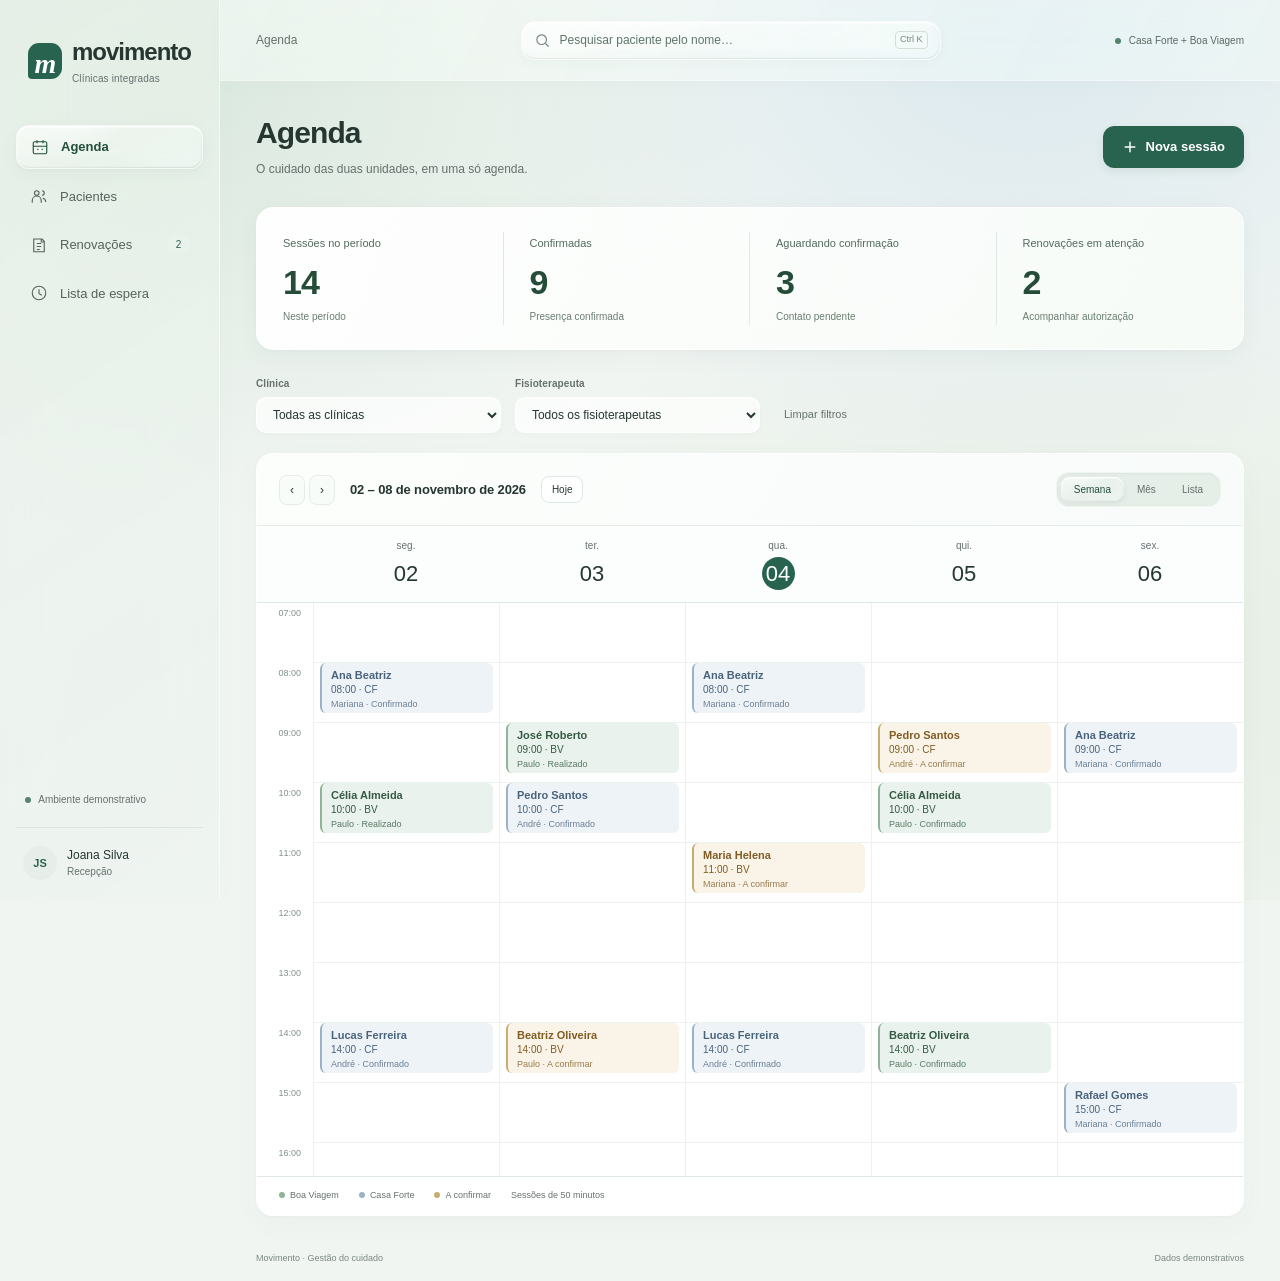
==== index.html @ b45c20ca "Add files via upload" ====
<!doctype html>
<html lang="pt-BR">
<head><meta charset="UTF-8"><meta name="viewport" content="width=device-width, initial-scale=1"><meta name="theme-color" content="#f5f6f8"><meta name="description" content="Movimento: agenda integrada e gestão do cuidado para Casa Forte e Boa Viagem."><title>Movimento | Gestão do cuidado</title><link rel="stylesheet" href="style.css"><link rel="stylesheet" href="liquid-glass.css"></head>
<body>
<a class="skip" href="#main">Ir para o conteúdo</a>
<aside class="sidebar">
 <a class="brand" href="#agenda"><span class="brandmark">m</span><span>movimento<small>Clínicas integradas</small></span></a>
 <nav aria-label="Navegação principal" id="nav"></nav>
 <div class="side-bottom"><div class="prototype-note"><span class="dot"></span> Ambiente demonstrativo</div><button class="profile" id="about-user"><span class="avatar">JS</span><span>Joana Silva<small>Recepção</small></span></button></div>
</aside>
<div class="shell">
 <header class="topbar"><div class="crumb"><b id="breadcrumb">Agenda</b></div><div class="global-search" role="search"><div class="search-input-wrap"><svg viewBox="0 0 24 24" fill="none" stroke="currentColor" stroke-width="1.6" aria-hidden="true"><circle cx="10.8" cy="10.8" r="6.8"/><path d="m16 16 4.5 4.5"/></svg><label class="sr-only" for="patient-search">Pesquisar paciente pelo nome</label><input type="search" id="patient-search" name="q" placeholder="Pesquisar paciente pelo nome…" autocomplete="off" aria-controls="search-results"><button id="search-clear" aria-label="Limpar pesquisa de paciente" hidden>×</button><kbd>Ctrl K</kbd></div><div id="search-results" class="search-results" hidden></div></div><span class="top-units"><span class="dot"></span> Casa Forte + Boa Viagem</span></header>
 <main id="main" tabindex="-1"></main>
 <footer><span>Movimento · Gestão do cuidado</span><span>Dados demonstrativos</span></footer>
</div>
<dialog id="modal"><div id="modal-body"></div></dialog><div id="toast" role="status" aria-live="polite"></div>
<script src="app.js"></script><script src="liquid-glass.js"></script></body></html>
---- style.css ----
:root{--bg:#f5f6f8;--white:#fff;--ink:#263631;--muted:#66716e;--line:#e8ecea;--green:#28634f;--soft:#eaf2ed;--amber:#805c24;--amber-bg:#faf4e8;--blue:#49637b;--blue-bg:#eef3f8;--red:#984d4b;--red-bg:#fbefee;font:14px/1.5 -apple-system,BlinkMacSystemFont,'Segoe UI',sans-serif;font-optical-sizing:auto;color:var(--ink);background:var(--bg);font-synthesis:none}
*{box-sizing:border-box}body{margin:0}button,input,select,textarea{font:inherit}button,a,input,select,textarea{-webkit-tap-highlight-color:transparent}button{cursor:pointer;touch-action:manipulation;border:1px solid var(--line);background:white;color:var(--ink);border-radius:9px;padding:.65rem 1rem;transition:background .14s,transform .1s,box-shadow .14s}button:hover{background:#eef2ef}button:active{transform:scale(.97);background:#e6ece8}button:disabled{cursor:not-allowed;opacity:.45}button:disabled:active{transform:none}a{color:var(--green)}:focus-visible{outline:3px solid #5c9780;outline-offset:3px}[hidden]{display:none!important}svg{display:block}small{display:block;color:var(--muted);font-size:.8rem;line-height:1.6}.sr-only{position:absolute;width:1px;height:1px;padding:0;overflow:hidden;clip:rect(0,0,0,0);white-space:nowrap;border:0}.skip{position:fixed;top:-80px;left:20px;z-index:50;background:white;padding:16px}.skip:focus{top:12px}
.sidebar{position:fixed;inset:0 auto 0 0;width:220px;background:#edf0ee;border-right:1px solid #e3e8e5;padding:34px 16px 20px;display:flex;flex-direction:column}.brand{display:flex;gap:10px;align-items:center;text-decoration:none;color:var(--ink);font-weight:650;font-size:24px;letter-spacing:-1px;padding:0 12px}.brand small{font-size:10px;font-weight:450;letter-spacing:.15px;margin-top:1px}.brandmark{background:var(--green);color:white;width:34px;height:36px;border-radius:11px 11px 11px 4px;display:grid;place-items:center;font-size:28px;font-family:Georgia,serif;font-style:italic}.workspace{display:flex;gap:10px;align-items:center;margin:36px 10px 27px;font-size:11px;color:#4d6258;font-weight:600}.workspace small{font-size:10px;font-weight:400}.unit-icon{background:#e1e8e3;border-radius:9px;width:31px;height:32px;display:grid;place-items:center;color:var(--green);font-size:17px}nav{display:flex;flex-direction:column;gap:7px}nav a{text-decoration:none;color:#56635d;padding:11px 14px;display:flex;align-items:center;gap:12px;border-radius:9px;font-weight:500;font-size:13px;transition:background .14s}nav a:hover{background:#e2e8e3}nav a.active{background:#fff;color:var(--green);font-weight:600;box-shadow:0 2px 7px #1d392307}nav svg{width:18px;height:18px;flex-shrink:0}.nav-badge{margin-left:auto;background:var(--soft);color:var(--green);font-size:10px;min-width:21px;text-align:center;padding:1px 6px;border-radius:6px}.side-bottom{margin-top:auto}.prototype-note{padding:20px 9px;font-size:10px;color:var(--muted)}.dot{width:6px;height:6px;background:#53836b;display:inline-block;border-radius:50%;margin-right:5px}.profile{border:0;border-top:1px solid #dde5df;border-radius:0;display:flex;text-align:left;align-items:center;gap:10px;width:100%;padding:18px 7px 0;background:none;font-size:12px}.profile small{font-size:10px}.avatar{display:inline-grid;place-items:center;background:#e7ede9;color:var(--green);border-radius:50%;width:34px;height:34px;flex-shrink:0;font-size:11px;font-weight:600}.shell{margin-left:220px}
.topbar{position:sticky;top:0;z-index:10;height:80px;display:flex;align-items:center;justify-content:space-between;padding:0 36px;gap:22px;background:#f9fafbcc;backdrop-filter:blur(22px) saturate(130%);box-shadow:0 1px 0 #e4e9e670}.crumb{min-width:90px;font-size:12px;color:var(--muted)}.crumb b{font-weight:500}.top-units{font-size:10px;color:#586961;white-space:nowrap}.global-search{position:relative;flex:1;max-width:420px}.search-input-wrap{display:flex;align-items:center;gap:9px;padding:0 12px;background:#e9edebcc;border:1px solid transparent;border-radius:10px;min-height:39px}.search-input-wrap:focus-within{background:white;border-color:#8aaa9c;box-shadow:0 0 0 3px #357b5810}.search-input-wrap>svg{width:17px;height:17px;flex-shrink:0;color:#718279}.search-input-wrap input{border:0;background:none;padding:9px 0;border-radius:0;font-size:12px;box-shadow:none}.search-input-wrap input:focus{outline:0}.search-input-wrap:has(input:focus-visible){outline:2px solid #77a58e;outline-offset:2px}.search-input-wrap input::-webkit-search-cancel-button{display:none}.search-input-wrap button{padding:0 6px;border:0;background:transparent;font-size:19px;line-height:1}.search-input-wrap kbd{font-family:inherit;font-size:9px;border:1px solid #d4ded7;border-radius:4px;white-space:nowrap;padding:1px 4px;color:#76867c}.search-results{position:absolute;top:calc(100% + 10px);left:0;right:0;background:#fff;border:1px solid #e0e6e2;border-radius:14px;box-shadow:0 10px 35px #263f331a;padding:7px;max-height:360px;overflow:auto}.search-result-heading{font-size:10px;color:var(--muted);padding:7px 9px}.search-results>button{display:flex;align-items:center;gap:10px;border:0;width:100%;padding:10px;text-align:left}.search-results strong{display:block;font-size:12px;font-weight:550}.search-results small{font-size:10px}.search-results .avatar{height:30px;width:30px;font-size:10px}.search-result-action{margin-left:auto;font-size:9px;color:var(--muted)}.search-results p{font-size:12px;padding:5px 10px}.search-context{display:flex;align-items:center;gap:6px;font-size:11px;color:var(--muted);margin-left:auto;align-self:center}.search-context strong{font-weight:550;color:var(--green)}.search-context button{border:0;padding:0 5px;background:none;font-size:18px}
main{padding:35px 36px 20px;min-height:calc(100vh - 128px);max-width:1680px;margin:0 auto}.page-head{display:flex;align-items:center;justify-content:space-between;gap:16px;margin-bottom:28px}h1{font-size:30px;line-height:1.2;font-weight:600;letter-spacing:-.9px;margin:0 0 8px;text-wrap:balance}h2{font-size:15px;font-weight:600;letter-spacing:-.15px;margin:0}h3{font-size:13px;font-weight:600;margin:0}p{line-height:1.7;margin:8px 0;color:var(--muted)}.page-head p{margin:0;font-size:12px}.primary{background:var(--green);color:white;border-color:transparent;box-shadow:0 2px 4px #26412f0d;font-size:12px;font-weight:500}.primary:hover{background:#21533f;color:white}.secondary{background:var(--soft);color:var(--green)}.text-button{padding:4px;border:none;background:none;color:var(--green);font-size:12px}.stats{display:grid;grid-template-columns:repeat(4,1fr);margin:0 0 28px;padding:2px 0 5px}.stat{padding:0 26px;border-right:1px solid #dfe6e1}.stat:first-child{padding-left:0}.stat:last-child{border:0}.stat label{color:var(--muted);font-size:11px}.stat strong{display:block;font-size:30px;line-height:1.3;font-weight:550;letter-spacing:-1px;margin:6px 0 4px;font-variant-numeric:tabular-nums}.stat small{font-size:10px;color:#7a8780}.filterbar{display:flex;gap:14px;align-items:end;margin:0 0 20px;flex-wrap:wrap}.field{display:flex;flex-direction:column;gap:6px;min-width:140px;flex:1}.field label{font-size:10px;font-weight:550;color:var(--muted);letter-spacing:.1px}input,select,textarea{border:1px solid #dfe6e1;border-radius:8px;padding:.65rem .85rem;background:white;color:var(--ink);min-width:0;width:100%;font-size:12px}input::placeholder,textarea::placeholder{color:#75847b}textarea{min-height:90px;resize:vertical}.filterbar>.field{max-width:245px}.filter-clear{font-size:11px;background:none;border-color:transparent;color:var(--muted);padding:10px 9px}.agenda-layout{display:block}.calendar{background:white;border:1px solid #e2e8e4;border-radius:14px;overflow:hidden;box-shadow:0 4px 16px #293e3103;min-width:0}.cal-toolbar{padding:18px 22px;display:flex;justify-content:space-between;align-items:center;gap:10px;flex-wrap:wrap;border-bottom:1px solid var(--line)}.cal-title{display:flex;align-items:center;gap:15px}.cal-title h2{font-size:13px;font-weight:550}.controls{display:flex;align-items:center;gap:4px}.controls button{padding:5px 10px;font-size:12px;border-color:transparent;background:#f5f7f5}.controls #today{background:white;border-color:var(--line);font-size:10px}.segments{display:flex;background:#f0f3f1;padding:3px;border-radius:8px}.segments button{font-size:10px;border:0;background:none;padding:5px 13px;border-radius:6px;color:var(--muted)}.segments button.selected{background:white;color:var(--ink);box-shadow:0 1px 4px #0000000d}.calendar-scroll{overflow:auto;max-height:650px}.week{min-width:650px}.week-header{display:grid;grid-template-columns:56px repeat(5,minmax(0,1fr));position:sticky;top:0;background:white;z-index:2;border-bottom:1px solid var(--line)}.day-label{text-align:center;padding:12px 2px;font-size:10px;color:var(--muted)}.day-label strong{display:block;font-size:22px;font-weight:450;color:var(--ink);margin:4px auto 0;height:33px;width:33px;display:grid;place-items:center;font-variant-numeric:tabular-nums}.day-label.today strong{background:var(--green);color:white;border-radius:50%;font-weight:500}.week-body{display:grid;grid-template-columns:56px repeat(5,minmax(0,1fr));height:780px}.time-column{position:relative;font-size:9px;color:#829087}.time-column span{position:absolute;right:12px;transform:translateY(4px)}.day-column{position:relative;border-left:1px solid #eef1ee;background:repeating-linear-gradient(to bottom,transparent 0,transparent 59px,#eef2ef 59px,#eef2ef 60px)}.event{position:absolute;left:6px;right:6px;text-align:left;border-radius:6px;border:0;border-left:2px solid #8fb49a;background:var(--soft);color:#355a44;padding:5px 9px;overflow:hidden;line-height:1.35;font-size:10px;min-height:48px;box-shadow:none}.event strong{display:block;font-size:11px;font-weight:600;white-space:nowrap;overflow:hidden;text-overflow:ellipsis}.event small{font-size:9px;white-space:nowrap;color:inherit;opacity:.8}.event:hover{background:#dcebdd}.event.pending{background:var(--amber-bg);border-left-color:#c8ad72;color:var(--amber)}.event.pending:hover{background:#f4ead4}.event.cf{background:var(--blue-bg);border-left-color:#9bb1c8;color:var(--blue)}.event.cf:hover{background:#e0ebf3}.event.cancel{background:var(--red-bg);border-left-color:#cfa29d;color:var(--red)}.legend{display:flex;gap:20px;padding:12px 22px;border-top:1px solid var(--line);font-size:9px;color:var(--muted);flex-wrap:wrap}.legend i{display:inline-block;width:6px;height:6px;border-radius:50%;background:#8fb49a;margin-right:5px}.legend .blue{background:#9bb1c8}.legend .yellow{background:#c8ad72}
.notice{display:flex;gap:12px;align-items:start;background:#edf2ef;border-radius:10px;padding:13px 17px;margin-bottom:22px}.notice p{font-size:11px;line-height:1.7;margin:0}.notice strong{color:var(--green);font-weight:600}.panel{background:white;border:1px solid var(--line);border-radius:14px;overflow:hidden}.panel-head{padding:20px 22px;border-bottom:1px solid var(--line);display:flex;justify-content:space-between;align-items:center;gap:12px}.panel-head small{font-size:10px}.table-wrap{overflow:auto}table{border-collapse:collapse;width:100%;text-align:left;font-size:12px}th{font-size:10px;color:var(--muted);font-weight:500;padding:13px 22px;background:#fafcfb;white-space:nowrap}td{padding:18px 22px;border-top:1px solid #edf1ee}tbody tr:hover{background:#fbfcfb}td strong{font-weight:550}td small{font-size:10px}td button{font-size:10px;padding:7px 10px;background:#f7f9f7;border-color:transparent}.badge{display:inline-block;font-size:10px;padding:4px 8px;border-radius:5px;background:var(--soft);color:var(--green);white-space:nowrap}.badge.amber{background:var(--amber-bg);color:var(--amber)}.badge.blue{background:var(--blue-bg);color:var(--blue)}.badge.red{background:var(--red-bg);color:var(--red)}.empty{padding:42px 20px;text-align:center;color:var(--muted);font-size:12px;line-height:1.8}.empty strong{display:block;color:var(--ink);font-weight:550}.list-event{display:flex;gap:15px;width:100%;border:0;border-bottom:1px solid var(--line);border-radius:0;text-align:left;align-items:center;padding:17px 22px}.list-event .date{width:95px;font-size:11px;color:var(--muted)}.list-event .event-info{flex:1}.month-grid{display:grid;grid-template-columns:repeat(7,minmax(0,1fr));min-width:700px}.month-day{border-right:1px solid var(--line);border-bottom:1px solid var(--line);min-height:110px;padding:9px;font-size:12px}.month-day.out{background:#fafcfb;color:#8b968f}.month-day button{display:block;text-align:left;font-size:9px;padding:4px;background:var(--soft);border:0;width:100%;margin-top:4px;white-space:nowrap;overflow:hidden;text-overflow:ellipsis}.month-day header{margin-bottom:8px}.board{display:grid;grid-template-columns:repeat(3,minmax(0,1fr));gap:22px}.board-column{border-radius:10px;padding:0}.board-column>h2{font-size:13px}.board-column>small{font-size:10px;margin:5px 0 18px}.task-card{background:white;border:1px solid var(--line);padding:21px;margin-bottom:14px;border-radius:12px}.task-card p{font-size:11px;line-height:1.9;margin:16px 0}.task-card small{font-size:10px;margin-top:4px}.task-card button{width:100%;font-size:11px;margin-top:18px;background:#f5f8f5;border-color:transparent}.board-column .empty{border:1px dashed #d8e2da;border-radius:12px;background:#f8faf8}
dialog{border:1px solid #e2e8e4;border-radius:18px;padding:28px;max-width:520px;width:calc(100% - 32px);color:var(--ink);background:#fdfefd;box-shadow:0 24px 100px #20382d26;overscroll-behavior:contain}dialog::backdrop{background:#20382e45;backdrop-filter:blur(3px)}dialog h2{font-size:21px;letter-spacing:-.5px;margin-bottom:10px}dialog .field{margin:16px 0}dialog .form-grid{display:grid;grid-template-columns:1fr 1fr;gap:0 15px}.modal-actions{display:flex;justify-content:end;gap:8px;margin-top:25px;flex-wrap:wrap}.modal-actions button{font-size:12px}.detail{padding:14px 0;border-bottom:1px solid var(--line);display:flex;justify-content:space-between;gap:20px;font-size:12px}.detail span{color:var(--muted)}.detail b{font-weight:550}.error{font-size:12px;color:var(--red);margin:10px 0}.success{font-size:12px;color:var(--green)}#toast{position:fixed;bottom:24px;left:calc(50% + 110px);transform:translateX(-50%);padding:12px 20px;border:1px solid #d6e2d9;border-radius:11px;background:#fafffcf2;color:var(--ink);z-index:30;box-shadow:0 8px 30px #2841311a;backdrop-filter:blur(20px);max-width:80vw;font-size:12px;display:none}footer{padding:16px 36px;font-size:9px;color:#7a8780;display:flex;justify-content:space-between;gap:15px}
.assistant-page{background:#f1f5f2}.assistant-topbar{display:flex;justify-content:space-between;align-items:center;gap:20px;max-width:1200px;margin:auto;padding:30px 36px}.assistant-topbar .brand{padding:0}.back-link{color:#51665a;font-size:11px;text-decoration:none;padding:9px 13px;border:1px solid #dbe4dd;border-radius:9px}.back-link:hover{background:white}.assistant-page main{display:grid;grid-template-columns:minmax(0,1fr) 390px;align-items:center;gap:80px;max-width:1100px;padding:30px 36px 55px;min-height:calc(100vh - 160px)}.assistant-heading{padding-bottom:30px}.eyebrow{display:block;font-size:12px;font-weight:550;color:var(--green);margin-bottom:25px}.assistant-heading h1{font-size:clamp(34px,4.4vw,52px);line-height:1.1;letter-spacing:-1.8px;font-weight:600;margin-bottom:24px}.assistant-heading>p{font-size:14px;max-width:310px;line-height:1.9}.assistant-controls{margin-top:38px;max-width:310px}.assistant-controls .field{max-width:none}.assistant-controls select{background:#ffffffa6;font-size:12px}.assistant-caption{font-size:10px;color:var(--muted);margin-top:22px}.assistant-caption small{font-size:10px;padding-left:14px;margin-top:3px}.phone{border:1px solid #d6e1d8;border-radius:25px;background:#eaf0e9;overflow:hidden;box-shadow:0 18px 60px #284b3510}.phone-top{background:#ffffffed;padding:19px 18px;display:flex;align-items:center;gap:10px;border-bottom:1px solid #dfe7df}.phone-top strong{font-size:12px;font-weight:600}.phone-top small{font-size:10px}.phone-top .avatar{background:#e3ece5}.chat-body{padding:20px 18px;min-height:315px;max-height:390px;overflow:auto;display:flex;flex-direction:column;gap:13px}.bubble{font-size:12px;line-height:1.8;background:#fff;border-radius:3px 12px 12px 12px;padding:12px 14px;max-width:92%;white-space:pre-line;box-shadow:0 1px 2px #29402b08}.bubble.out{margin-left:auto;background:#d5e8d9;border-radius:12px 3px 12px 12px}.chat-options{display:grid;gap:5px;padding:0 18px 18px}.chat-options button{font-size:11px;font-weight:500;color:var(--green);padding:11px;border-color:#dce6db;background:#fafffa}.chat-compose{display:flex;padding:13px;background:#ffffffed;border-top:1px solid #e0e7df;gap:8px}.chat-compose button{padding:9px 13px;border-radius:50%;font-size:16px}.chat-compose input{font-size:12px;border-radius:18px;border-color:transparent;background:#f1f5f0}.assistant-page footer{max-width:1200px;margin:auto}.assistant-page #toast{left:50%}
@media(min-width:1600px){main{padding-top:42px}.calendar-scroll{max-height:740px}}
@media(max-width:1100px){.topbar{padding:0 28px;gap:16px}.top-units{display:none}main{padding:30px 28px 20px}.assistant-page main{gap:40px;grid-template-columns:minmax(0,1fr) 360px}.stat{padding:0 20px}}
@media(max-width:850px){.sidebar{position:static;width:100%;padding:18px 20px 12px;display:block;border-bottom:1px solid #e1e7e2}.sidebar .workspace,.side-bottom{display:none}.sidebar .brand{font-size:22px;padding:0}.sidebar .brand small{display:none}.brandmark{width:30px;height:31px;font-size:24px}.sidebar nav{flex-direction:row;overflow:auto;margin-top:19px;gap:6px}.sidebar nav a{padding:9px 12px;white-space:nowrap;font-size:12px;gap:8px}.sidebar nav svg{width:16px;height:16px}.shell{margin-left:0}.topbar{height:67px;padding:0 20px;gap:15px}.crumb{min-width:80px}.global-search{max-width:460px}.page-head h1{font-size:28px}.stats{gap:22px 0}.stat{padding:0 18px}.stat strong{font-size:28px}main{padding:28px 20px 20px}.page-head{align-items:start}.board{grid-template-columns:1fr}.board-column>small{margin-bottom:12px}.board-column{margin-bottom:12px}.board-column .task-card{margin-bottom:10px}.task-card button{width:auto}.filterbar>.field{max-width:none}.search-context{width:100%;margin:0}footer{padding:18px 20px}#toast{left:50%}.assistant-page main{grid-template-columns:1fr;max-width:520px;gap:30px;padding:20px 24px 40px}.assistant-heading{padding:0;text-align:center}.assistant-heading h1{font-size:38px;letter-spacing:-1.3px}.assistant-heading h1 br{display:none}.assistant-heading>p{max-width:350px;margin:12px auto;font-size:13px}.assistant-heading .eyebrow{margin-bottom:12px}.assistant-controls{max-width:none;margin-top:20px;text-align:left}.assistant-caption{margin-top:10px}.assistant-topbar{padding:24px}.assistant-topbar .brand small{display:none}.assistant-page footer{justify-content:center}.phone{width:100%;max-width:400px;margin:auto}.assistant-page footer span:last-child{display:none}}
@media(max-width:550px){.sidebar{padding:16px 14px 12px}.sidebar nav a{padding:9px;font-size:11px;gap:6px}.nav-badge{display:none}.topbar{height:auto;min-height:71px;padding:12px 16px;flex-wrap:wrap;gap:6px}.crumb{display:none}.global-search{max-width:none;width:100%;flex-basis:100%}.search-input-wrap kbd{display:none}.search-result-action{display:none}.search-results{max-height:300px}.page-head{gap:12px;align-items:center;margin-bottom:25px}.page-head h1{font-size:27px}.page-head p{font-size:11px;max-width:220px}.primary{padding:10px 12px;font-size:11px;white-space:nowrap}main{padding:25px 16px 20px}.stats{grid-template-columns:repeat(2,1fr);gap:19px 0;margin-bottom:25px}.stat:nth-child(2){border:0}.stat:nth-child(3){padding-left:0}.stat label{font-size:10px}.stat small{font-size:9px}.filterbar{gap:10px}.filterbar .field{min-width:calc(50% - 5px)}.filterbar select{padding:10px 8px;font-size:11px}.filter-clear{padding:0;font-size:10px}.search-context{width:auto;margin-left:auto;font-size:10px}.cal-toolbar{padding:14px;gap:12px}.cal-title{gap:9px;width:100%;justify-content:space-between}.cal-title h2{font-size:11px}.segments{width:100%}.segments button{flex:1;padding:6px}.calendar{border-radius:12px}.legend{padding:12px 14px;gap:12px;font-size:8px}.panel-head{padding:17px}.panel-head h2{font-size:13px}.panel-head small{font-size:9px}.form-grid{grid-template-columns:1fr!important}.assistant-topbar{padding:20px 18px}.assistant-topbar .brand{font-size:21px}.back-link{font-size:9px;padding:7px 9px}.assistant-heading h1{font-size:33px}.assistant-page main{padding:12px 18px 35px}.phone{border-radius:19px}.chat-body{min-height:270px}.chat-options button{min-height:42px}}
@media(prefers-reduced-motion:reduce){*{transition:none!important;scroll-behavior:auto!important}button:active{transform:none}}
@media(prefers-reduced-transparency:reduce){.topbar{background:#f9fafb;backdrop-filter:none}dialog::backdrop{backdrop-filter:none}#toast{background:#fafffc;backdrop-filter:none}}
@media(prefers-contrast:more){:root{--muted:#45564c;--line:#a9b9af}.topbar{background:#fff;border-bottom:1px solid #a9b9af;backdrop-filter:none}.calendar,.panel,.task-card{border-color:#a9b9af}.sidebar{border-color:#a9b9af}.search-input-wrap{border-color:#738d7c}}

@media(max-width:550px){.sidebar nav{display:grid;grid-template-columns:repeat(4,minmax(0,1fr));overflow:visible;gap:5px}.sidebar nav a{flex-direction:column;gap:5px;padding:8px 3px;font-size:10px;text-align:center}.sidebar nav a>span{white-space:normal}}
---- liquid-glass.css ----
/* Optical edge treatment adapted from Liquid Glass Studio. See notices. */
:root{--bg:#edf3f0;--line:#dfe8e2;--glass-border:rgba(255,255,255,.8);--glass-shadow:0 5px 18px #2748380c,0 1px 3px #2445320a}
body{background:radial-gradient(ellipse at 14% 10%,#dbe9df 0,transparent 38%),radial-gradient(ellipse at 80% 2%,#dce9ef 0,transparent 38%),radial-gradient(ellipse at 85% 75%,#e5eee3 0,transparent 45%),#f1f5f2;background-attachment:fixed}
.glass-filter-definitions{position:fixed;left:0;top:0;width:0;height:0;pointer-events:none;overflow:hidden}
.sidebar{background:linear-gradient(145deg,#e8f0e8b3,#edf3f0ad);backdrop-filter:blur(30px) saturate(135%);-webkit-backdrop-filter:blur(30px) saturate(135%);border-right:1px solid #ffffffa6;box-shadow:7px 0 25px #345b3d03}
.topbar{background:linear-gradient(120deg,#ffffff70,#f4faf57a);backdrop-filter:blur(22px) saturate(140%);-webkit-backdrop-filter:blur(22px) saturate(140%);box-shadow:0 1px 0 #ffffffa6,0 7px 22px #385d4304}
.liquid-surface{position:relative;isolation:isolate;--glare-x:28%;--glare-y:0%;border:1px solid #ffffffa1;box-shadow:var(--glass-shadow);background:transparent}
.liquid-surface::before{content:"";position:absolute;inset:0;z-index:-1;pointer-events:none;border-radius:inherit;background:linear-gradient(145deg,#ffffff8f 0%,#ffffff2b 46%,#faffff61 100%);backdrop-filter:blur(12px) saturate(145%);-webkit-backdrop-filter:blur(12px) saturate(145%);box-shadow:inset 0 1.5px 1px #ffffffed,inset 1px 0 1px #ffffffad,inset 0 -1px 1.5px #476d551c,inset -1px 0 2px #5e78880d}
html[data-glass-renderer=svg-refraction] .liquid-surface::before{backdrop-filter:var(--liquid-filter) saturate(135%)}
.liquid-surface::after{content:"";position:absolute;inset:0;pointer-events:none;z-index:-1;border-radius:inherit;background:radial-gradient(ellipse at var(--glare-x) var(--glare-y),#ffffffa6 0%,#ffffff24 32%,transparent 65%);opacity:.6;border:1px solid transparent;border-top-color:#fff9;border-bottom-color:#325e4712}
.liquid-surface:hover{box-shadow:0 6px 18px #2c523f14,0 1px 3px #2043300c}
.liquid-surface:active{box-shadow:0 1px 4px #2c523f12}
nav a.active.liquid-surface{background:transparent;box-shadow:var(--glass-shadow);border-radius:12px;color:#224f3c;border-color:#fff9}
.search-input-wrap.liquid-surface{border-radius:14px;background:transparent;border-color:#fff9;box-shadow:inset 0 0 0 .5px #ffffff80,0 3px 12px #31534308}
.search-input-wrap:focus-within{box-shadow:0 0 0 3px #39785615;border-color:#86ad98}
.search-input-wrap input{color:#263e31}
.search-input-wrap input::placeholder{color:#5f7669}
.segments{background:#dfe9e1b3;border:1px solid #ffffff6b;border-radius:13px;padding:4px;box-shadow:inset 0 1px 3px #3a5d4510}
.segments button{border-radius:9px}
.segments button.selected.liquid-surface{background:transparent;border-color:#ffffffa8;box-shadow:0 2px 5px #30513a12;color:#254f3c}
.primary.liquid-surface{background:linear-gradient(135deg,#296950,#184c38);border-color:#467d65;box-shadow:0 5px 12px #244e3b21,0 1px 2px #284b3212;color:white;border-radius:12px}
.primary.liquid-surface::before{background:linear-gradient(155deg,#b3e1c63d,transparent 60%,#d7f5e819);box-shadow:inset 0 1px 1px #e8fffaa1,inset 1px 0 1px #b4e5c454,inset 0 -1px 1px #153b3c66}
.primary.liquid-surface::after{background:radial-gradient(ellipse at var(--glare-x) var(--glare-y),#e2ffef66,transparent 65%);opacity:.55}
.primary.liquid-surface:hover{background:linear-gradient(135deg,#245c45,#164532)}
.calendar,.panel{background:#fffffff0;border-color:#fffffff0;box-shadow:0 8px 28px #31533b08,0 1px 3px #31533b08;border-radius:17px}
.cal-toolbar{background:linear-gradient(120deg,#fbfefbd9,#f6faf8c9);border-bottom-color:#e4ece6}
.week-header{background:#fcfefd}.day-column{background-color:#ffffffc4}
.filterbar select{background:#ffffffab;border-color:#ffffffd1;box-shadow:inset 0 1px 1px white,0 2px 7px #34503b06;border-radius:10px}
.controls button{border:1px solid #e4ece5;background:#f8fcf9;box-shadow:inset 0 1px 0 #fff;border-radius:8px}
.task-card{background:#ffffffdc;border:1px solid #fff;box-shadow:0 5px 15px #32513b07}
.notice{background:#e4eee6b8;border:1px solid #fafffac2}
.search-results{background:#fafff9f5;backdrop-filter:blur(22px);border:1px solid #fff;box-shadow:0 14px 40px #244d371a}
dialog{background:#f8fff8ed;backdrop-filter:blur(24px) saturate(125%);border:1px solid #ffffffeb;box-shadow:0 25px 90px #213d3329,inset 0 1px 1px #fff}
dialog::backdrop{background:#233b323d;backdrop-filter:blur(5px)}
.assistant-page{background:radial-gradient(ellipse at 15% 30%,#dcebdc,transparent 50%),radial-gradient(ellipse at 85% 15%,#dbe9ee,transparent 55%),#f1f5f1}
.phone{background:#e9f1e8a8;border:1px solid #ffffffeb;box-shadow:0 22px 65px #34533f17,inset 0 1px 1px white;backdrop-filter:blur(20px);border-radius:28px}
.phone-top.liquid-surface{border-radius:26px 26px 0 0;box-shadow:0 1px 0 #dce8dc99;background:#ffffff61}
.chat-compose{background:#fbfff9c4}.bubble{background:#ffffffeb}.bubble.out{background:#d4e8d6e8}
.back-link.liquid-surface{background:transparent;border-radius:12px}
@supports not (backdrop-filter:blur(1px)){.sidebar,.topbar{background:#eef4ef}.liquid-surface::before{background:#f7fbf7}.primary.liquid-surface::before{background:linear-gradient(135deg,#ffffff18,transparent)}.search-results,dialog{background:#fafffa}}
@media(max-width:850px){.sidebar{border-right:0;border-bottom:1px solid #ffffffbd}.phone-top.liquid-surface{border-radius:22px 22px 0 0}}
@media(prefers-reduced-transparency:reduce),(prefers-contrast:more){body,.assistant-page{background:#f3f6f3}.sidebar,.topbar{background:#f0f5f0;backdrop-filter:none;-webkit-backdrop-filter:none}.liquid-surface::before{background:#f7fbf7;backdrop-filter:none!important;-webkit-backdrop-filter:none!important}.liquid-surface::after{display:none}.primary.liquid-surface{background:#22573f;color:white}.primary.liquid-surface::before{background:transparent}.calendar,.panel,.task-card,.phone,.search-results,dialog{background:#fff;backdrop-filter:none}.phone-top.liquid-surface{background:#f7fbf7}.filterbar select{background:#fff}.notice{background:#e7efe8}}
@media(prefers-contrast:more){.liquid-surface,.calendar,.panel,.task-card{border-color:#8da393;box-shadow:none}.search-input-wrap input::placeholder{color:#455e4c}}
@media(prefers-reduced-motion:reduce){.liquid-surface::after{background:linear-gradient(145deg,#ffffff40,transparent 65%)}.liquid-surface:active{transform:none}}

/* Focused refinements: quieter action and one clear metrics panel. */
.sidebar #nav{margin-top:38px}
[data-action="create"]{display:inline-flex;align-items:center;justify-content:center;gap:8px;min-height:42px;padding:0 18px;border-radius:11px;border:1px solid #2c624c;background:#28634f;color:#fff;font-size:13px;font-weight:600;line-height:1.2;white-space:nowrap;box-shadow:0 3px 9px #254d3617;flex-shrink:0}
[data-action="create"] svg{width:16px;height:16px;flex-shrink:0}
[data-action="create"]:hover{background:#20543f;box-shadow:0 4px 12px #254d3621}
[data-action="create"]:active{background:#1b4936;box-shadow:0 1px 3px #254d3617}
.stats{padding:24px 0;margin-bottom:26px;gap:0;background:linear-gradient(125deg,#fffffff0,#f8fcf8e6);border:1px solid #fff;border-radius:17px;box-shadow:0 6px 24px #2b513b0b,0 1px 3px #294b3508}
.stats .stat{padding:0 26px;border-right:1px solid #dfe8e2}
.stats .stat:last-child{border-right:0}
.stats .stat label{font-size:11px;color:#536c5e}
.stats .stat strong{font-size:34px;line-height:1.2;font-weight:600;letter-spacing:-1px;color:#244c38;margin:9px 0 6px}
.stats .stat small{font-size:10px;color:#6a7e71}
@media(max-width:1100px){.stats .stat{padding:0 20px}}
@media(max-width:850px){.sidebar #nav{margin-top:19px}.stats .stat{padding:0 18px}}
@media(max-width:550px){[data-action="create"]{min-height:40px;padding:0 13px;gap:6px;font-size:12px}.stats{padding:20px 0;gap:22px 0;border-radius:14px}.stats .stat{padding:0 19px}.stats .stat:nth-child(2){border-right:0}.stats .stat:nth-child(3){padding-left:19px}.stats .stat label{font-size:10px}.stats .stat strong{font-size:32px}.stats .stat small{font-size:9px}}
@media(prefers-reduced-transparency:reduce),(prefers-contrast:more){.stats{background:#fff}}
@media(prefers-contrast:more){.stats{border-color:#8da393}.stats .stat label,.stats .stat small{color:#405b4b}}
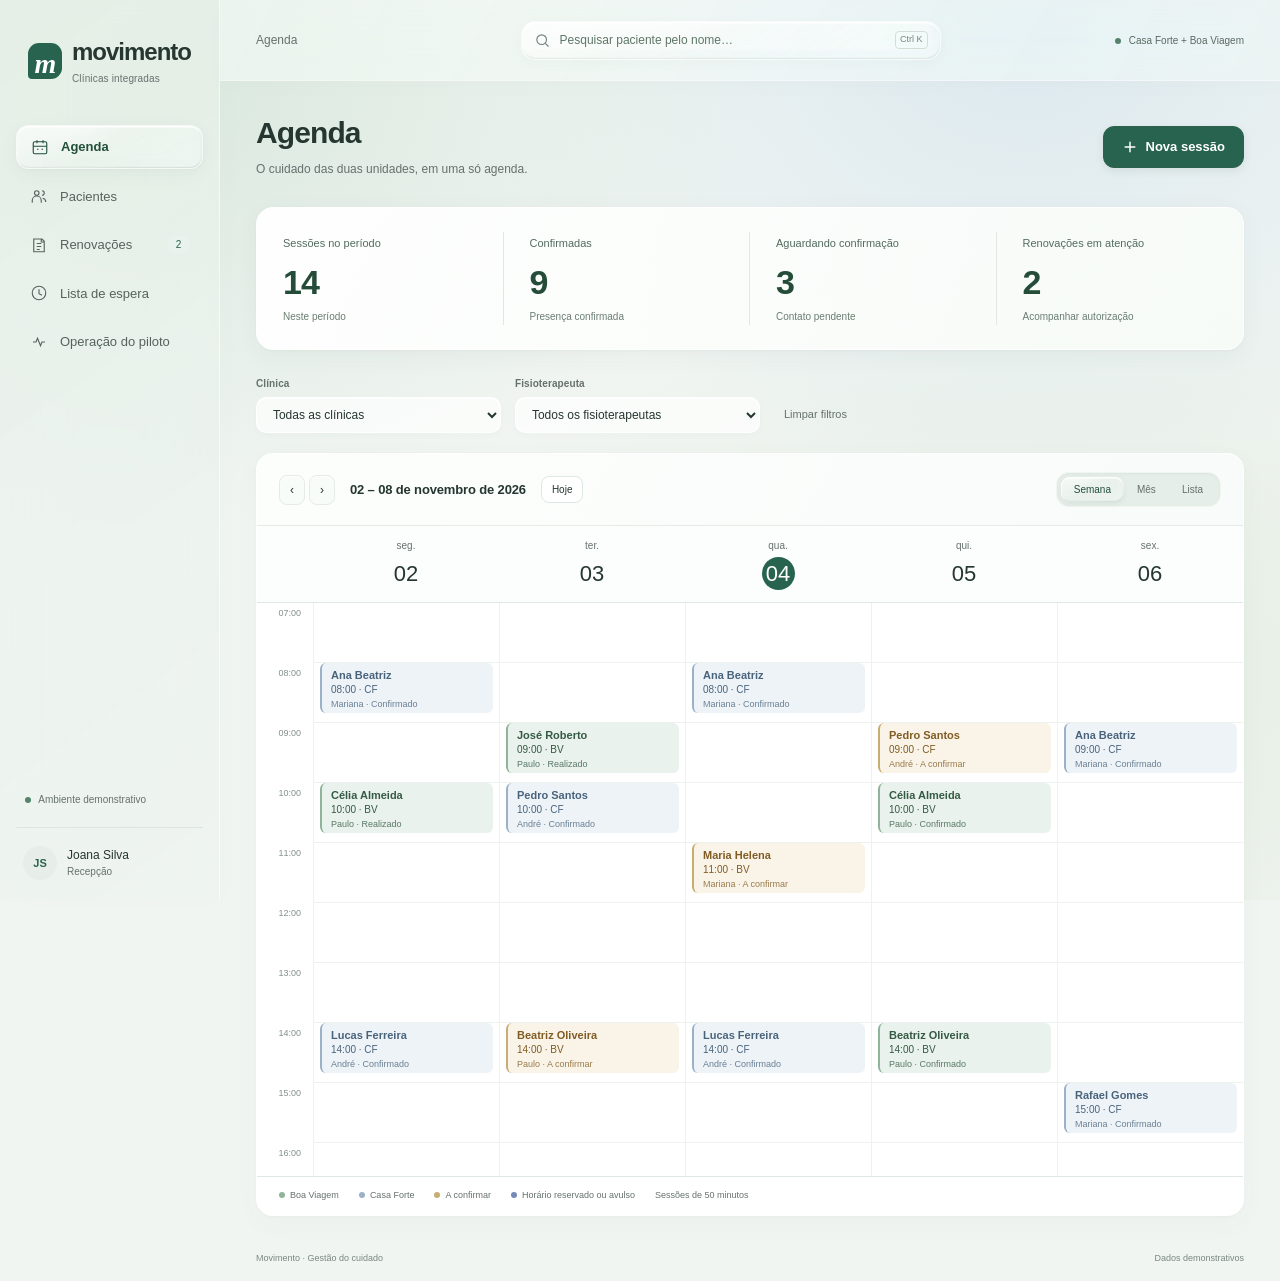
==== commit 811f6aed: "feat: implementação de processos no to-be e criação de nova tela segue o fluxo que a nossa equipe de" ====
--- a/index.html
+++ b/index.html
@@ -14,4 +14,4 @@
  <footer><span>Movimento · Gestão do cuidado</span><span>Dados demonstrativos</span></footer>
 </div>
 <dialog id="modal"><div id="modal-body"></div></dialog><div id="toast" role="status" aria-live="polite"></div>
-<script src="app.js"></script><script src="liquid-glass.js"></script></body></html>
+<script src="pilot.js"></script><script src="app.js"></script><script src="liquid-glass.js"></script></body></html>
--- a/style.css
+++ b/style.css
@@ -15,3 +15,23 @@
 @media(prefers-contrast:more){:root{--muted:#45564c;--line:#a9b9af}.topbar{background:#fff;border-bottom:1px solid #a9b9af;backdrop-filter:none}.calendar,.panel,.task-card{border-color:#a9b9af}.sidebar{border-color:#a9b9af}.search-input-wrap{border-color:#738d7c}}
 
 @media(max-width:550px){.sidebar nav{display:grid;grid-template-columns:repeat(4,minmax(0,1fr));overflow:visible;gap:5px}.sidebar nav a{flex-direction:column;gap:5px;padding:8px 3px;font-size:10px;text-align:center}.sidebar nav a>span{white-space:normal}}
+
+
+.pilot-panel { margin: 0 0 20px; }
+.pilot-body { padding: 18px 22px; }
+.pilot-body > p { margin: 0; }
+.pilot-clock { display: flex; align-items: end; flex-wrap: wrap; gap: 12px; }
+.pilot-clock .field { flex: 0 1 240px; }
+.pilot-clock small { width: 100%; }
+.pilot-row { display: flex; flex-wrap: wrap; align-items: center; justify-content: space-between; gap: 10px; padding: 12px 0; }
+.pilot-row + .pilot-row { border-top: 1px solid var(--line); }
+.pilot-days { display: flex; flex-wrap: wrap; gap: 8px 15px; padding: 10px 14px; border: 1px solid var(--line); border-radius: 8px; }
+.pilot-days input { width: auto; }
+.pilot-hold { background: #ecf0fa; color: #304466; border-left-color: #758ab7; }
+.legend .reserved-dot { background: #758ab7; }
+.pilot-inbox { max-width: 420px; margin: 24px 0 0; padding: 16px; border: 1px solid var(--line); border-radius: 14px; background: #fff9; text-align: left; }
+.pilot-inbox .field { margin: 12px 0; }
+.board { grid-template-columns: repeat(4, minmax(0, 1fr)); }
+@media (max-width: 1150px) { .board { grid-template-columns: repeat(2, minmax(0, 1fr)); } }
+@media (max-width: 580px) { .board { grid-template-columns: 1fr; } }
+@media (max-width: 550px) { .sidebar nav { grid-template-columns: repeat(5, minmax(0, 1fr)); } }
